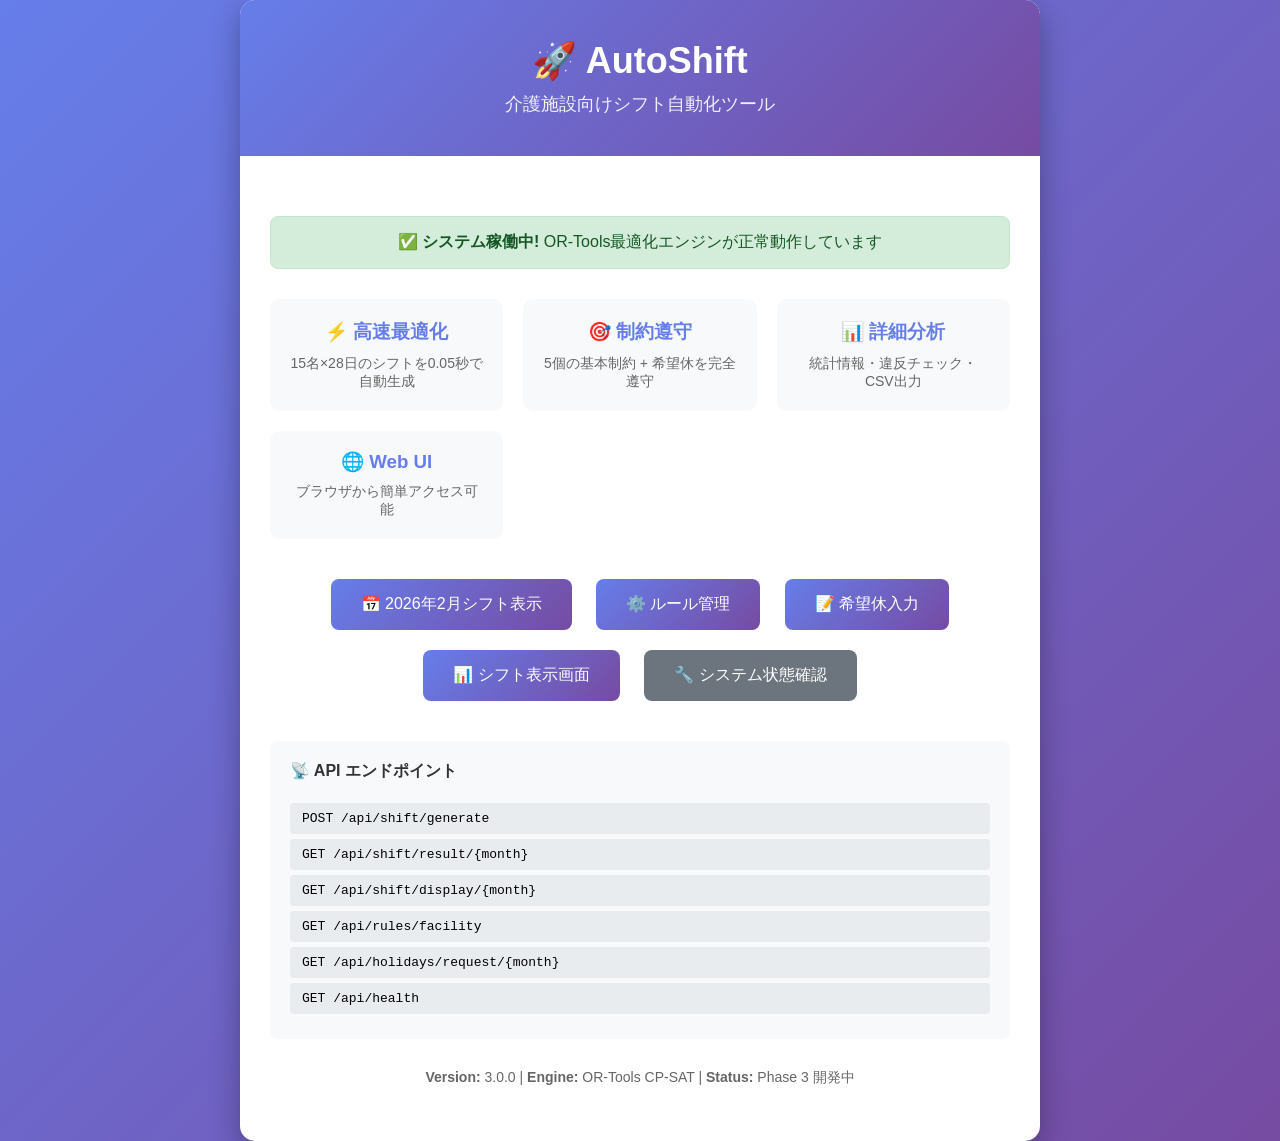
==== templates/index.html @ 4e905472 "Fix: 制約実装とシフト表示の修正 - 希望休制約優先順位を最高に変更（制約適用順序修正） - FR012夜勤明け制約で希望休を考慮するよう修正 - FR005とFR015制約を実装（2月公休8日勤" ====
<!DOCTYPE html>
<html lang="ja">
<head>
    <meta charset="UTF-8">
    <meta name="viewport" content="width=device-width, initial-scale=1.0">
    <title>AutoShift - シフト自動化ツール</title>
    <style>
        body {
            font-family: 'Segoe UI', Tahoma, Geneva, Verdana, sans-serif;
            margin: 0;
            padding: 0;
            background: linear-gradient(135deg, #667eea 0%, #764ba2 100%);
            min-height: 100vh;
            display: flex;
            align-items: center;
            justify-content: center;
        }
        .container {
            max-width: 800px;
            background: white;
            border-radius: 15px;
            box-shadow: 0 10px 30px rgba(0,0,0,0.3);
            overflow: hidden;
            text-align: center;
        }
        .header {
            background: linear-gradient(135deg, #667eea 0%, #764ba2 100%);
            color: white;
            padding: 40px 30px;
        }
        .header h1 {
            margin: 0;
            font-size: 36px;
            margin-bottom: 10px;
        }
        .header p {
            margin: 0;
            font-size: 18px;
            opacity: 0.9;
        }
        .content {
            padding: 40px 30px;
        }
        .features {
            display: grid;
            grid-template-columns: repeat(auto-fit, minmax(200px, 1fr));
            gap: 20px;
            margin: 30px 0;
        }
        .feature {
            padding: 20px;
            background: #f8f9fa;
            border-radius: 10px;
            transition: transform 0.3s;
        }
        .feature:hover {
            transform: translateY(-5px);
        }
        .feature h3 {
            margin: 0 0 10px 0;
            color: #667eea;
        }
        .feature p {
            margin: 0;
            color: #666;
            font-size: 14px;
        }
        .actions {
            margin: 30px 0;
        }
        .btn {
            display: inline-block;
            padding: 15px 30px;
            margin: 10px;
            background: linear-gradient(135deg, #667eea 0%, #764ba2 100%);
            color: white;
            text-decoration: none;
            border-radius: 8px;
            font-size: 16px;
            transition: transform 0.3s;
        }
        .btn:hover {
            transform: translateY(-2px);
        }
        .btn-secondary {
            background: #6c757d;
        }
        .status {
            background: #d4edda;
            border: 1px solid #c3e6cb;
            color: #155724;
            padding: 15px;
            border-radius: 8px;
            margin: 20px 0;
        }
        .api-info {
            background: #f8f9fa;
            padding: 20px;
            border-radius: 8px;
            margin: 20px 0;
            text-align: left;
        }
        .api-info h4 {
            margin-top: 0;
            color: #333;
        }
        .api-endpoint {
            background: #e9ecef;
            padding: 8px 12px;
            border-radius: 4px;
            font-family: monospace;
            margin: 5px 0;
            display: block;
        }
    </style>
</head>
<body>
    <div class="container">
        <div class="header">
            <h1>🚀 AutoShift</h1>
            <p>介護施設向けシフト自動化ツール</p>
        </div>
        
        <div class="content">
            <div class="status">
                <strong>✅ システム稼働中!</strong> OR-Tools最適化エンジンが正常動作しています
            </div>
            
            <div class="features">
                <div class="feature">
                    <h3>⚡ 高速最適化</h3>
                    <p>15名×28日のシフトを0.05秒で自動生成</p>
                </div>
                <div class="feature">
                    <h3>🎯 制約遵守</h3>
                    <p>5個の基本制約 + 希望休を完全遵守</p>
                </div>
                <div class="feature">
                    <h3>📊 詳細分析</h3>
                    <p>統計情報・違反チェック・CSV出力</p>
                </div>
                <div class="feature">
                    <h3>🌐 Web UI</h3>
                    <p>ブラウザから簡単アクセス可能</p>
                </div>
            </div>
            
            <div class="actions">
                <a href="/shift_display" class="btn">📅 2026年2月シフト表示</a>
                <a href="/facility_rules" class="btn">⚙️ ルール管理</a>
                <a href="/request_holidays" class="btn">📝 希望休入力</a>
                <a href="/shift_display" class="btn">📊 シフト表示画面</a>
                <a href="/api/health" class="btn btn-secondary">🔧 システム状態確認</a>
            </div>
            
            <div class="api-info">
                <h4>📡 API エンドポイント</h4>
                <code class="api-endpoint">POST /api/shift/generate</code>
                <code class="api-endpoint">GET /api/shift/result/{month}</code>
                <code class="api-endpoint">GET /api/shift/display/{month}</code>
                <code class="api-endpoint">GET /api/rules/facility</code>
                <code class="api-endpoint">GET /api/holidays/request/{month}</code>
                <code class="api-endpoint">GET /api/health</code>
            </div>
            
            <div style="margin-top: 30px; color: #666; font-size: 14px;">
                <p><strong>Version:</strong> 3.0.0 | <strong>Engine:</strong> OR-Tools CP-SAT | <strong>Status:</strong> Phase 3 開発中</p>
            </div>
        </div>
    </div>
</body>
</html>
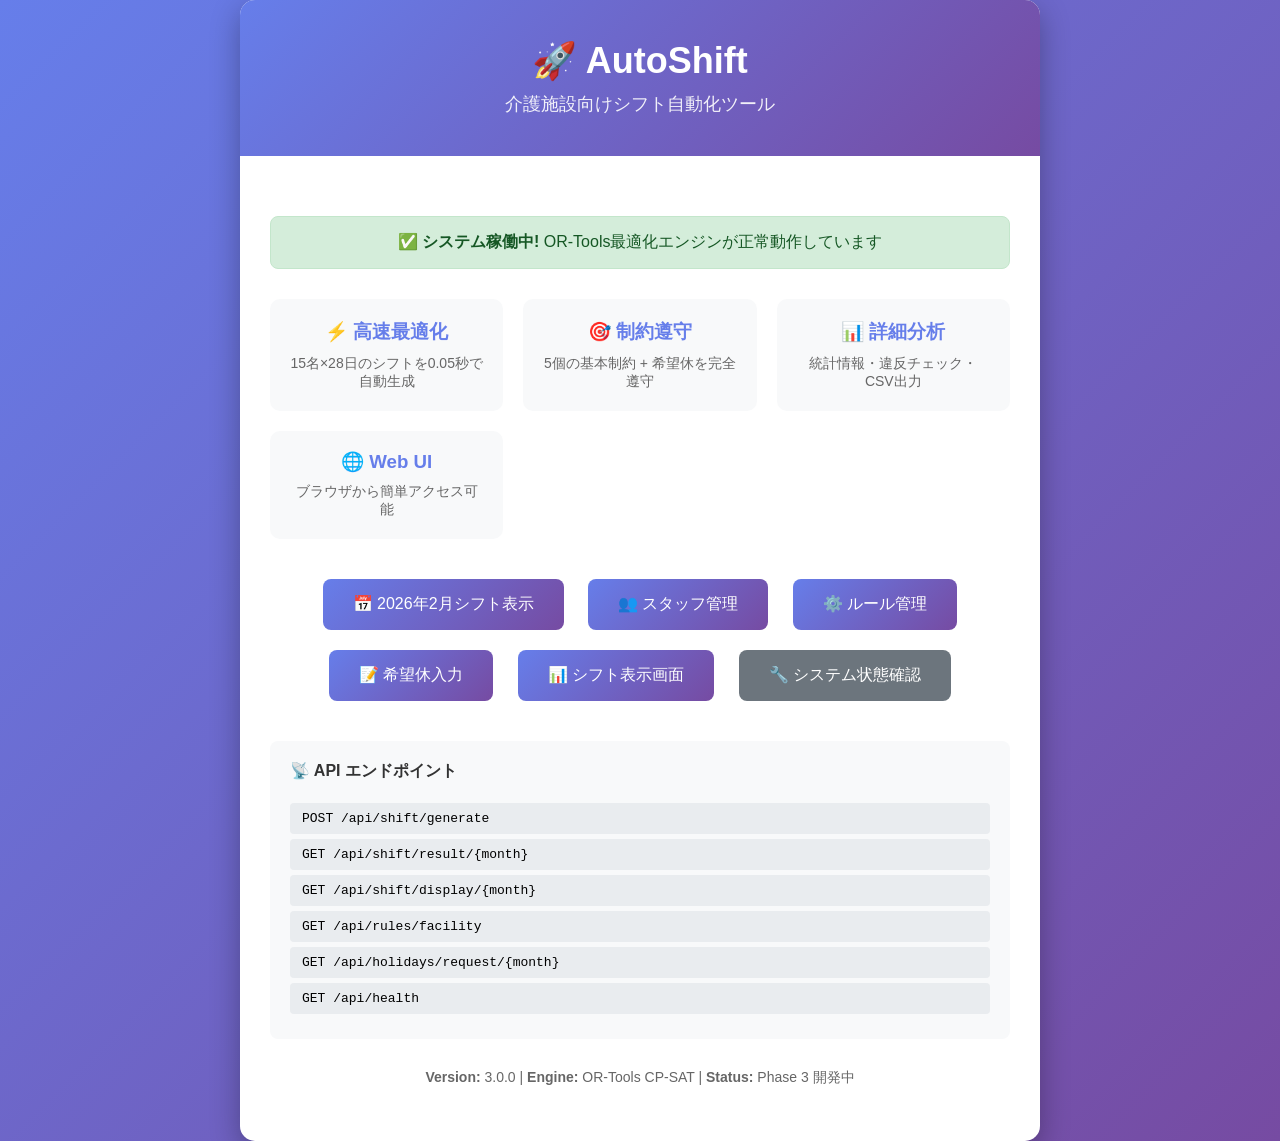
==== commit 165ea283: "feat: スタッフ管理機能実装 (Phase 1)  新機能: - スタッフ管理画面 (/staff_management) 追加 - スタッフCRUD操作 (追加編集削除) 実装 - リアルタイム" ====
--- a/templates/index.html
+++ b/templates/index.html
@@ -147,6 +147,7 @@
             
             <div class="actions">
                 <a href="/shift_display" class="btn">📅 2026年2月シフト表示</a>
+                <a href="/staff_management" class="btn">👥 スタッフ管理</a>
                 <a href="/facility_rules" class="btn">⚙️ ルール管理</a>
                 <a href="/request_holidays" class="btn">📝 希望休入力</a>
                 <a href="/shift_display" class="btn">📊 シフト表示画面</a>
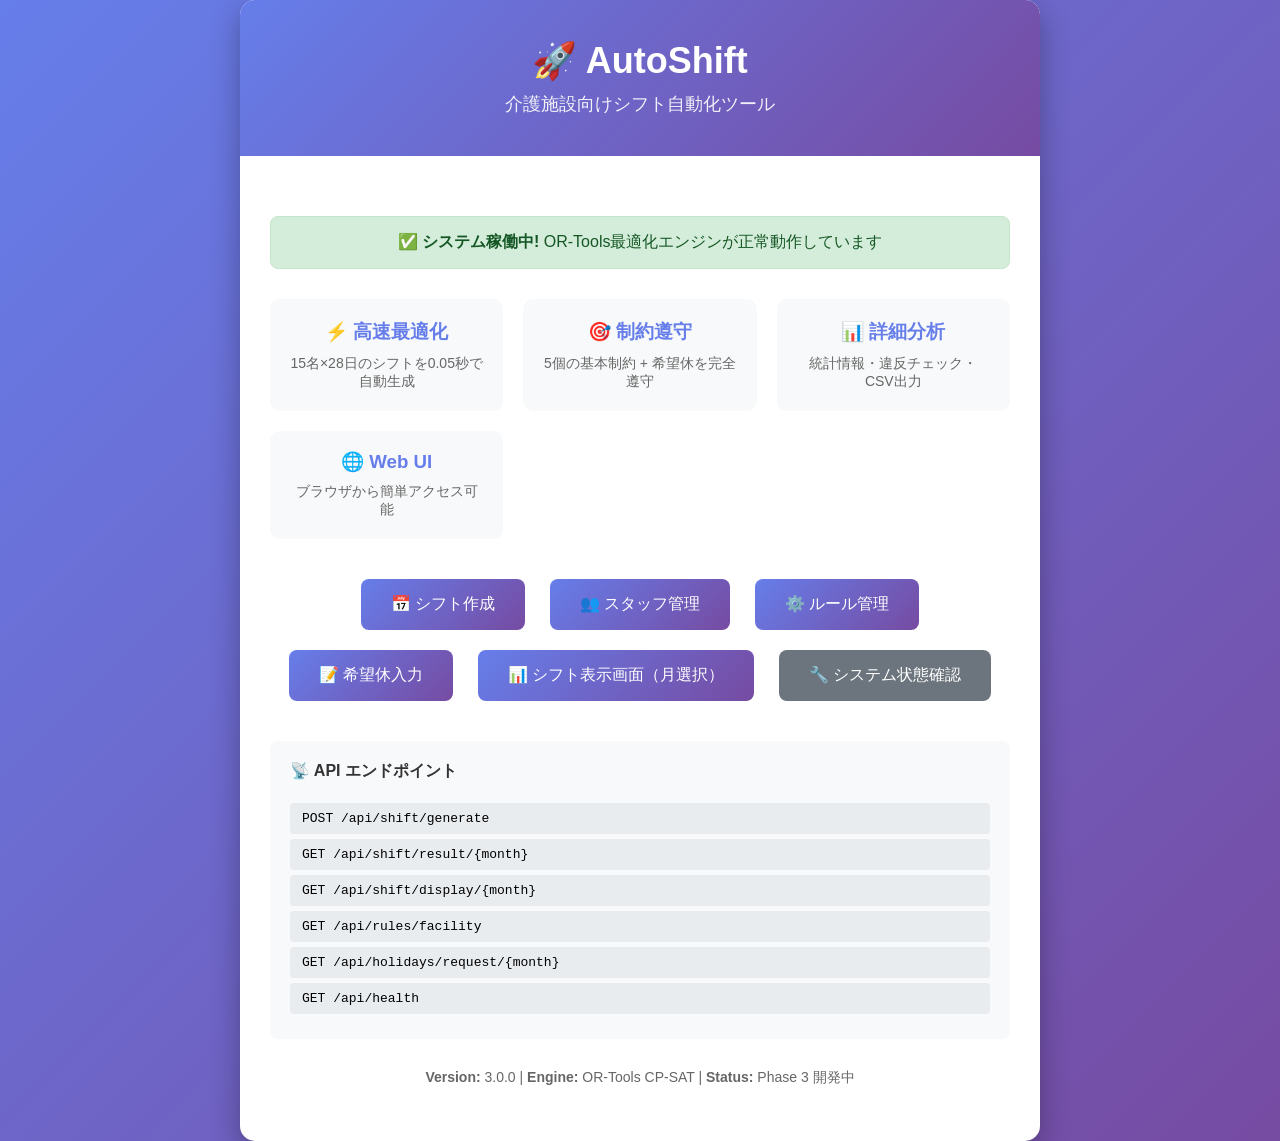
==== commit c24ae214: "シフト制約と画面表示の仕様更新 前回からの主な変更点:  - スタッフ定義を更新（看護師クラス追加、3月希望休ファイル追加）  - 看護師をシフト自動生成対象外にし、希望休画面では表示対象に維持  -" ====
--- a/templates/index.html
+++ b/templates/index.html
@@ -146,11 +146,11 @@
             </div>
             
             <div class="actions">
-                <a href="/shift_display" class="btn">📅 2026年2月シフト表示</a>
+                <a href="/shift_display" class="btn">📅 シフト作成</a>
                 <a href="/staff_management" class="btn">👥 スタッフ管理</a>
                 <a href="/facility_rules" class="btn">⚙️ ルール管理</a>
                 <a href="/request_holidays" class="btn">📝 希望休入力</a>
-                <a href="/shift_display" class="btn">📊 シフト表示画面</a>
+                <a href="/shift_display" class="btn">📊 シフト表示画面（月選択）</a>
                 <a href="/api/health" class="btn btn-secondary">🔧 システム状態確認</a>
             </div>
             
@@ -170,4 +170,4 @@
         </div>
     </div>
 </body>
-</html>+</html>
